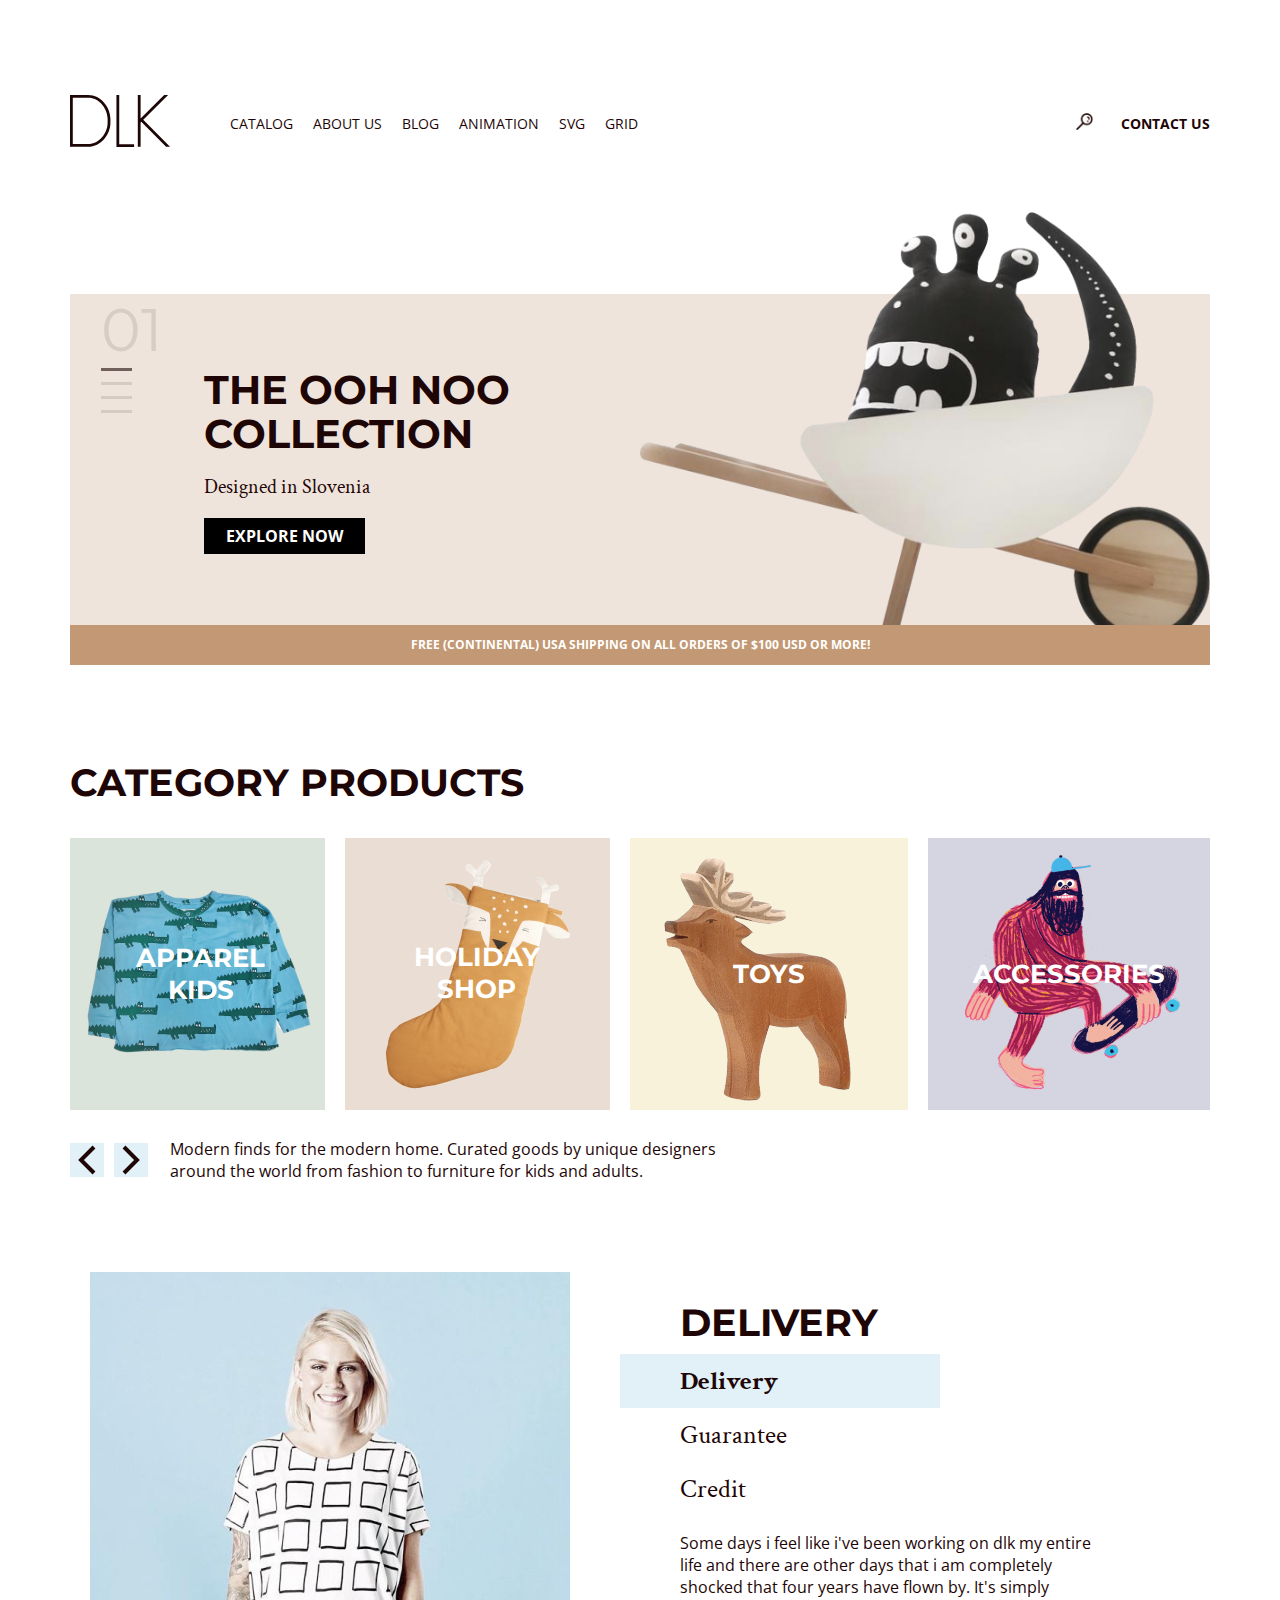
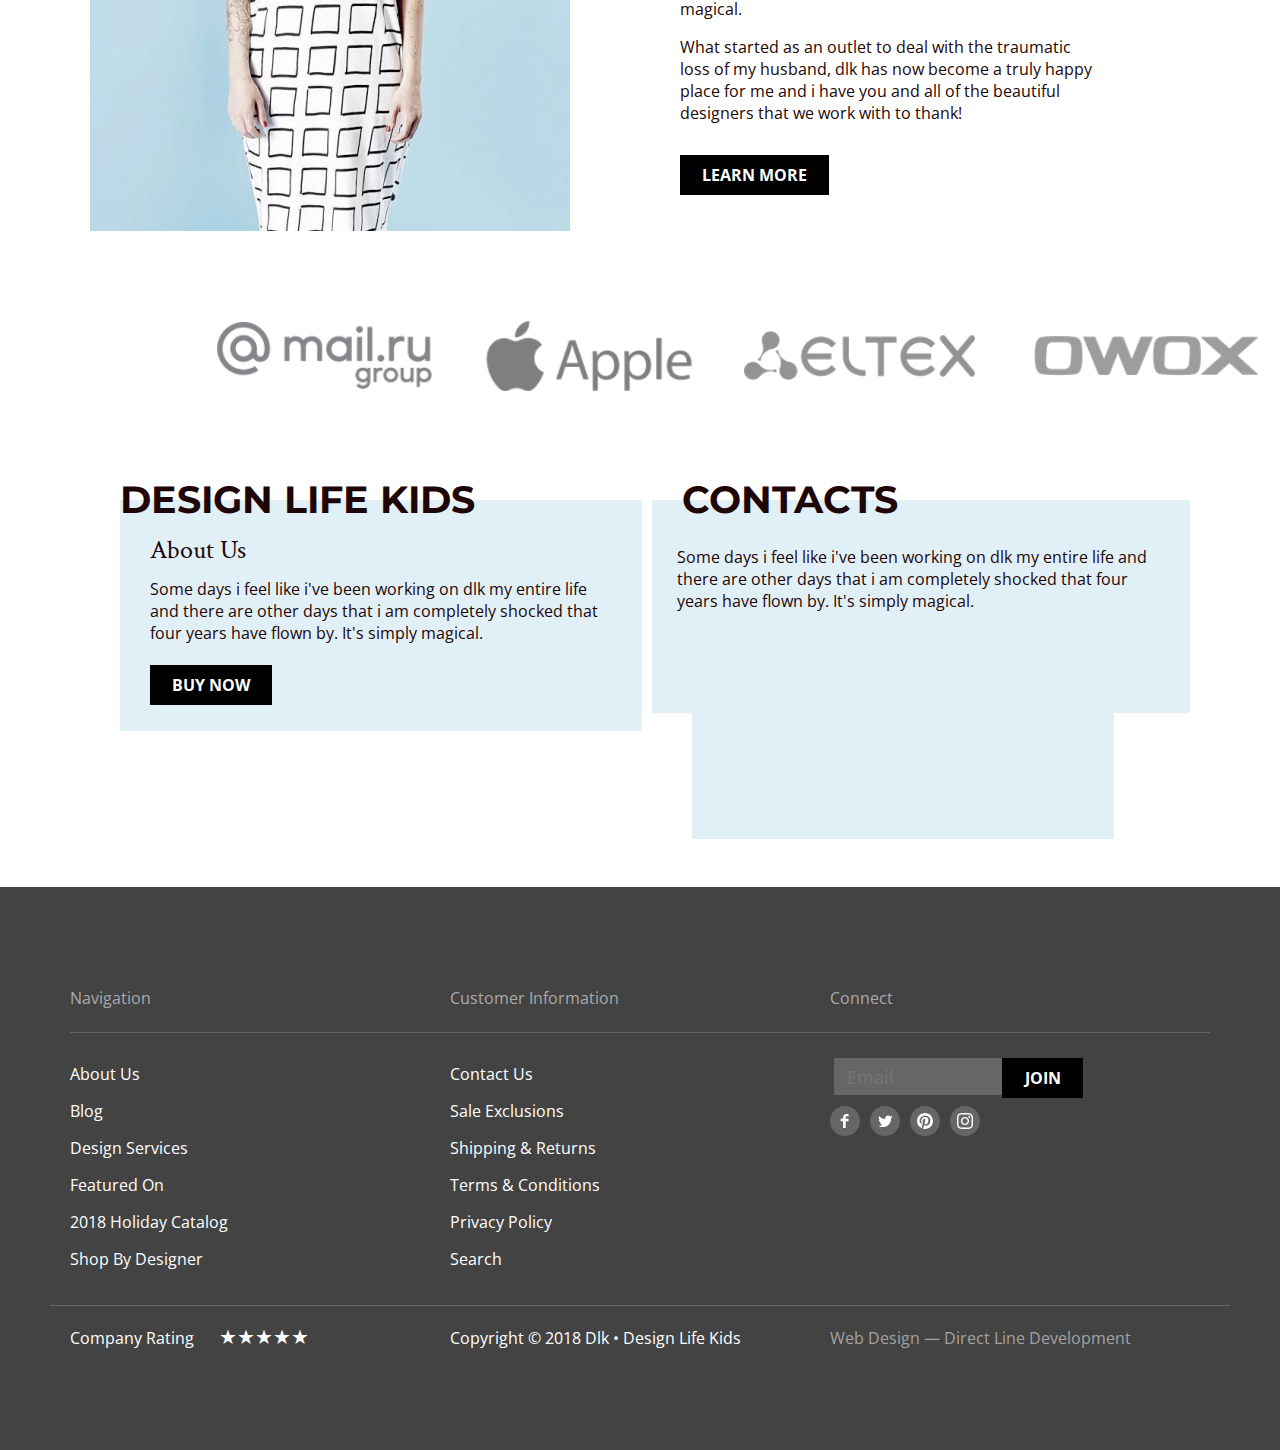
==== index.html @ 9d17f6a3 "Add files via upload" ====
<!DOCTYPE html>
<html lang="en">
<head>
    <meta charset="UTF-8">
    <meta http-equiv="X-UA-Compatible" content="IE=edge">
    <meta name="viewport" content="width=device-width,initial-scale=1">
    <link rel="preconnect" href="https://fonts.googleapis.com">
    <link rel="preconnect" href="https://fonts.gstatic.com" crossorigin>
    <link href="https://fonts.googleapis.com/css2?family=Crimson+Text:ital,wght@1,400;1,700&family=Montserrat:wght@200;700&family=Open+Sans:wght@400;700&display=swap" rel="stylesheet">
    <link rel="stylesheet" href="css/style.min.css">

    <title>DLK SHOP</title>
    <meta name="description" content="A store of clothes, toys and a wonderful mood for you and your child.">
    <meta name="keywords" content="Children's clothing and toys store.">
</head>
<body>

    <header class="header container">
    <span class="title_hidden">header__menu</span>
    <a href="/" class="header_opasity">
        <img src="img/union.svg" alt="logo of a clothing and toy store" width="100" height="52">
    </a>
    <div class="humburger header_opasity">
        <p class="mobile-header__open">menu</p>
    </div>

    <nav>
        <ul class="header__menu undotted">
            <li class="header_opasity">
                <a href="catalog.html">Catalog</a>
            </li>
            <li class="header_opasity">
                <a href="#">About Us</a>
            </li>
            <li class="header_opasity">
                <a href="blog.html">Blog</a>
            </li>
            <li class="header_opasity">
                <a href="animation.html">Animation</a>
            </li>
            <li class="header_opasity">
                <a href="svg.html">SVG</a>
            </li>
            <li class="header_opasity">
                <a href="grid.html">GRID</a>
            </li>
        </ul>
    </nav>
    <a href="#" class="header_opasity">
        <img src="img/glass.png" alt="search of a clothing and toy store" width="17" height="17">
    </a>
    <a href="contact.html" class="header__contact header_opasity">Contact Us</a>
</header>

<div class="mobile-header">

    <div class="mobile-header__wrapper">
        <span class="title_hidden">header__menu</span>
        <div class="mobile-header__2">
            <a href="/" class="header_opasity mobile-header__logo">
                <img src="img/union.svg" alt="logo of a clothing and toy store" width="100" height="52">
            </a>
            <svg class="mobile-header__close" width="16" height="16" viewBox="0 0 16 16" fill="none" xmlns="http://www.w3.org/2000/svg">
                <path fill-rule="evenodd" clip-rule="evenodd" d="M0.707105 0L0 0.707105L7.07111 7.77821L4.6869e-05 14.8493L0.707151 15.5564L7.77821 8.48532L14.8492 15.5563L15.5563 14.8492L8.48532 7.77821L15.5563 0.707178L14.8492 7.33696e-05L7.77821 7.07111L0.707105 0Z" fill="#1E0606"/>
            </svg>
            <a href="#" class="header_opasity mobile-header__search">
                <img src="img/glass.png" alt="search of a clothing and toy store" width="17" height="17">
            </a>
        </div>     
    <nav>
        <ul class="mobile-header__menu undotted">
            <li class="header_opasity">
                <a href="catalog.html">Catalog</a>
            </li>
            <li class="header_opasity">
                <a href="#">About Us</a>
            </li>
            <li class="header_opasity">
                <a href="blog.html">Blog</a>
            </li>
            <li class="header_opasity">
                <a href="animation.html">Animation</a>
            </li>
            <li class="header_opasity">
                <a href="svg.html">SVG</a>
            </li>
            <li class="header_opasity">
                <a href="grid.html">GRID</a>
            </li>
        </ul>
    </nav>
    <a href="contact.html" class="mobile-header__contact header_opasity">Contact Us</a>
    </div>
</div>

<script src="js/menu.js"></script>

    <main class="container">
        <section>
            <div class="banner bannerSection">
                <div class="banner__page bannerZindex">
                    <p>01</p>
                    <button class="banner__button ButtonChecked"><span class="title_hidden">page banner</span></button>
                    <button class="banner__button"><span class="title_hidden">page banner</span></button>
                    <button class="banner__button"><span class="title_hidden">page banner</span></button>
                    <button class="banner__button"><span class="title_hidden">page banner</span></button> 
                </div>
                <div class="banner__content bannerZindex">
                    <h1 class="title_banner">THE OOH NOO COLLECTION</h1>
                    <p class="italic banner__text">Designed in Slovenia</p>
                    <button class="button popupOpen">EXPLORE NOW <span class="title_hidden">button banner explore NOW</span></button>
                </div>
                <img src="img/png.png" alt="banner img" class="banner__Img bannerZindex" width="100%" height="100%">
            </div> 
            <div class="bannerZindex">
              <p class="banner__text2">Free (continental) USA shipping on all orders of $100 USD or more!</p>
            </div> 
        </section>

        <section>
            <h2 class="title">Category Products</h2>
            <ul class="listcategory undotted">
                <li>
                    <a href="#" class="serviseW listcategory__a">APPAREL KIDS</a>
                </li>
                <li>
                    <a href="#" class="serviseW listcategory__a">HOLIDAY SHOP</a>
                </li>
                <li>
                    <a href="toys.html" class="listcategory__a">TOYS</a>
                </li>
                <li>
                    <a href="#" class="listcategory__a">ACCESSORIES</a>
                </li>
            </ul>
            <div class="category__page textbottom">
                <span class="title_hidden">category page</span>
                <button class="category__button1"></button>
                <button class="category__button2"></button>
                <p>Modern finds for the modern home. Curated goods by unique designers around the world from fashion to furniture for kids and adults.</p>
            </div>
        </section>

        <section class="delivery container">
            <img class="delivery__Img_1200px BcgIMG" src="img/girl.png" alt="girl img" width="480" height="559">
            <img class="delivery__Img_768px BcgIMG" src="img/girl_768px.jpg" alt="girl img">
            <div class="deliverylist">
                <span class="title_hidden">delivery list</span>
                <ul class="undotted">
                    <li>
                        <p class="title deliverylist__title">Delivery</p>
                    </li>
                    <li class="deliverylist__titls deliveryChecked">
                        <a href="">Delivery</a>
                    </li>
                    <li class="deliverylist__titls">
                        <a href="">Guarantee</a>
                    </li>
                    <li class="deliverylist__titls">
                        <a href="">Credit</a>
                    </li>
                </ul>
                <p class="delivery__Text">Some days i feel like i've been working on dlk my entire life and there are other days that i am completely shocked that four years have flown by. It's simply magical.</p>
                <p class="delivery__Text two">What started as an outlet to deal  with the traumatic loss of my husband, dlk has now become a truly happy place for me and i have you and all of the beautiful designers that we work with to thank!</p>
                <a href="#" class="button">LEARN MORE</a>
            </div>
        </section>

        <section class="awards container">
            <h2 class="title_hidden">Awards</h2>
            <div>
                <img src="img/partners/image.png" alt="Store cooperation">
            </div>
            <div>
                <img src="img/partners/image-2.png" alt="Store cooperation">
            </div>
            <div>
                <img src="img/partners/image-3.png" alt="Store cooperation">
            </div>
            <div>
                <img src="img/partners/image-1.png" alt="Store cooperation">
            </div>
        </section>

        <section class="doubleSection container">
            <div class="doubleSection__div1">
                <h2 class="title">Design Life Kids</h2>
                <div class="innerdiv1">
                    <div class="innerdiv1__content">
                    <p class="italic innerdiv1_text">About Us</p>
                    <p class="doubleText">Some days i feel like i've been working on dlk my entire life and there are other days that i am completely shocked that four years have flown by. It's simply magical.</p>
                    <a href="#" class="button">buy now</a>
                    </div>
                </div>
            </div>
            <div class="doubleSection__div2">
                <h2 class="title">Contacts</h2>
                <div class="innerdiv2">
                    <div class="innerdiv2__content">
                        <p class="doubleText innerdiv2__contentText">Some days i feel like i've been working on dlk my entire life and there are other days that i am completely shocked that four years have flown by. It's simply magical.</p>
                    </div>
                </div>
                <iframe class="BcgIMG" src="https://www.google.com/maps/embed?pb=!1m18!1m12!1m3!1d151808.9325409732!2d49.346249153659194!3d53.521796638520634!2m3!1f0!2f0!3f0!3m2!1i1024!2i768!4f13.1!3m3!1m2!1s0x416878e800ccce15%3A0xf556927b10d096a!2z0KLQvtC70YzRj9GC0YLQuCwg0KHQsNC80LDRgNGB0LrQsNGPINC-0LHQuy4!5e0!3m2!1sru!2sru!4v1662113278763!5m2!1sru!2sru" width="80%" height="196" style="border:0;" allowfullscreen="" loading="lazy" referrerpolicy="no-referrer-when-downgrade"></iframe>
            </div>
        </section>
    </main>

    <footer class="footer">
  <div>
      <div class="footer__list container">
          <div class="footer__div">
              <p class="footer__p footer__p_border">Navigation</p>
              <ul class="undotted footer__text">
                  <li class="footer_opacity">
                      <a href="#">About Us</a>
                  </li>
                  <li class="footer_opacity">
                      <a href="#">Blog</a>
                  </li>
                  <li class="footer_opacity">
                      <a href="#">Design Services</a>
                  </li>
                  <li class="footer_opacity">
                      <a href="#">Featured On</a>
                  </li>
                  <li class="footer_opacity">
                      <a href="#">2018 Holiday Catalog</a>
                  </li>
                  <li class="footer_opacity">
                      <a href="#">Shop By Designer</a>
                  </li>
              </ul>
          </div> 
          <div class="footer__div">
              <p class="footer__p footer__p_border">Customer Information</p>
              <ul class="undotted footer__text footer__text_top">
                  <li class="footer_opacity">
                      <a href="#">Contact Us</a>
                  </li>
                  <li class="footer_opacity">
                      <a href="#">Sale Exclusions</a>
                  </li>
                  <li class="footer_opacity">
                      <a href="#">Shipping & Returns</a>
                  </li>
                  <li class="footer_opacity">
                      <a href="#">Terms & Conditions</a>
                  </li>
                  <li class="footer_opacity">
                      <a href="#">Privacy Policy</a>
                  </li>
                  <li class="footer_opacity">
                      <a href="#">Search</a>
                  </li>
              </ul>
          </div>
          <div class="footer__div">
              <p class="footer__p footer__p_border">Connect</p>
              <div class="footer__email">
                  <form action="#" class="footer__form">
                      <div>
                          <div>
                              <label class="">
                                  <span class="email__span">Email</span>
                                  <input type="text" class="Email__input" placeholder="Email">
                              </label>
                          </div>
                      </div>
                      <div>
                          <button class="button button_email" type="submit">Join</button>
                      </div>
                  </form> 
              </div>
              <ul class="undotted footer__sochil">
                  <li class="footer_opacity">
                      <a href="#">
                          <img src="img/socil/facebook.svg" alt="Social networks of our store" width="30" height="30">
                      </a>
                  </li>
                  <li class="footer_opacity">
                      <a href="#">
                          <img src="img/socil/twitter.svg" alt="Social networks of our store" width="30" height="30">
                      </a>
                  </li>
                  <li class="footer_opacity">
                      <a href="#">
                          <img src="img/socil/pinterest.svg" alt="Social networks of our store" width="30" height="30">
                      </a>
                  </li>
                  <li class="footer_opacity">
                      <a href="#">
                          <img src="img/socil/instagram.svg" alt="Social networks of our store" width="30" height="30">
                      </a>
                  </li>
              </ul>
          </div>
      </div>
      <div class="footer__list2 container">
          <div class="footer__additionaly1 footer__div wight">
              <p class="text">Company Rating</p>
              <form action="#" class="formstars form_margin">
                <div class="simple-rating">
                    <div class="simple-rating__items">
                        <input id="simple-rating__5" type="radio" class="simple-rating__item" name="simple-rating" value="5">
                        <label for="simple-rating__5" class="simple-rating__label"></label>
                        <input id="simple-rating__4" type="radio" class="simple-rating__item" name="simple-rating" value="4">
                        <label for="simple-rating__4" class="simple-rating__label"></label>
                        <input id="simple-rating__3" type="radio" class="simple-rating__item" name="simple-rating" value="3">
                        <label for="simple-rating__3" class="simple-rating__label"></label>
                        <input id="simple-rating__2" type="radio" class="simple-rating__item" name="simple-rating" value="2">
                        <label for="simple-rating__2" class="simple-rating__label"></label>
                        <input id="simple-rating__1" type="radio" class="simple-rating__item" name="simple-rating" value="1">
                        <label for="simple-rating__1" class="simple-rating__label"></label>
                    </div>
                </div>
              </form>
          </div>
          <div class="footer__additionaly2 footer__div">
              <p class="text">Copyright © 2018 Dlk • Design Life Kids</p>
          </div>
          <div class="footer__additionaly3 footer__div">
              <a href="#" class="Ablack">Web Design — Direct Line Development</a>
          </div>
      </div>
  </div>
</footer>
    
    <section class="popup">
        <h2 class="title_hidden">Contact</h2>

        <form action="#" class="form formPopup">
    <div>
        <label class="form_label form_label_name">
            <span>Name</span>
            <input type="text" class="input_border" placeholder="Ivan Ivanov">
        </label>
    </div>
    <div class="phone">
        <div class="phone__div">
            <label class="form_label">
                <span>Phone</span>
                <input type="tel" class="input_border">
            </label>
        </div>
        <div>
            <div class="email__div">
                <label class="form_label">
                    <span>Email</span>
                    <input type="email" class="input_border">
                </label>
            </div>
        </div>
    </div>

    <div>
        <label class="form_label">
            <span>Message</span>
            <textarea name="textarea" cols="30" rows="10" class="textarea input_border"></textarea>
        </label>
    </div>

    <fieldset class="fieldset">
        <legend>Agreement</legend>
        <ul class="undotted">
            <li>
                <label>
                    <input type="checkbox" class="checkbox__input" checked="checked">
                    <span class="checkbox__span">By clicking on the button, you consent to the processing of your personal data</span>
                </label>
            </li>
        </ul>
    </fieldset>

    <button type="submit" class="button">Submit</button>
</form>
        
        <button class="popupClose"><svg width="15" height="15" viewBox="0 0 15 15" fill="none" xmlns="http://www.w3.org/2000/svg">
            <path d="M2.21902 14.6113C1.70029 15.1295 0.893368 15.1295 0.374636 14.6113C0.11527 14.3522 -6.13512e-07 14.0355 -5.9841e-07 13.69C-5.83308e-07 13.3445 0.11527 13.0278 0.374636 12.7687L5.64841 7.5L0.374637 2.23127C0.115271 1.97215 -7.23629e-08 1.65547 -5.72611e-08 1.30998C-4.21593e-08 0.964491 0.115271 0.647806 0.374637 0.388689C0.893369 -0.129545 1.70029 -0.129545 2.21902 0.388689L7.4928 5.65738L12.7666 0.38869C13.2853 -0.129545 14.0922 -0.129545 14.611 0.38869C15.1297 0.906924 15.1297 1.71304 14.611 2.23127L9.33718 7.5L14.611 12.7687C15.1297 13.287 15.1297 14.0931 14.611 14.6113C14.0922 15.1295 13.2853 15.1295 12.7666 14.6113L7.4928 9.34258L2.21902 14.6113Z" fill="white"/>
            </svg>
        </button>
    </section>

    <script src="js/menu.js"></script>
    <script src="js/app.js"></script>
</body>
</html>
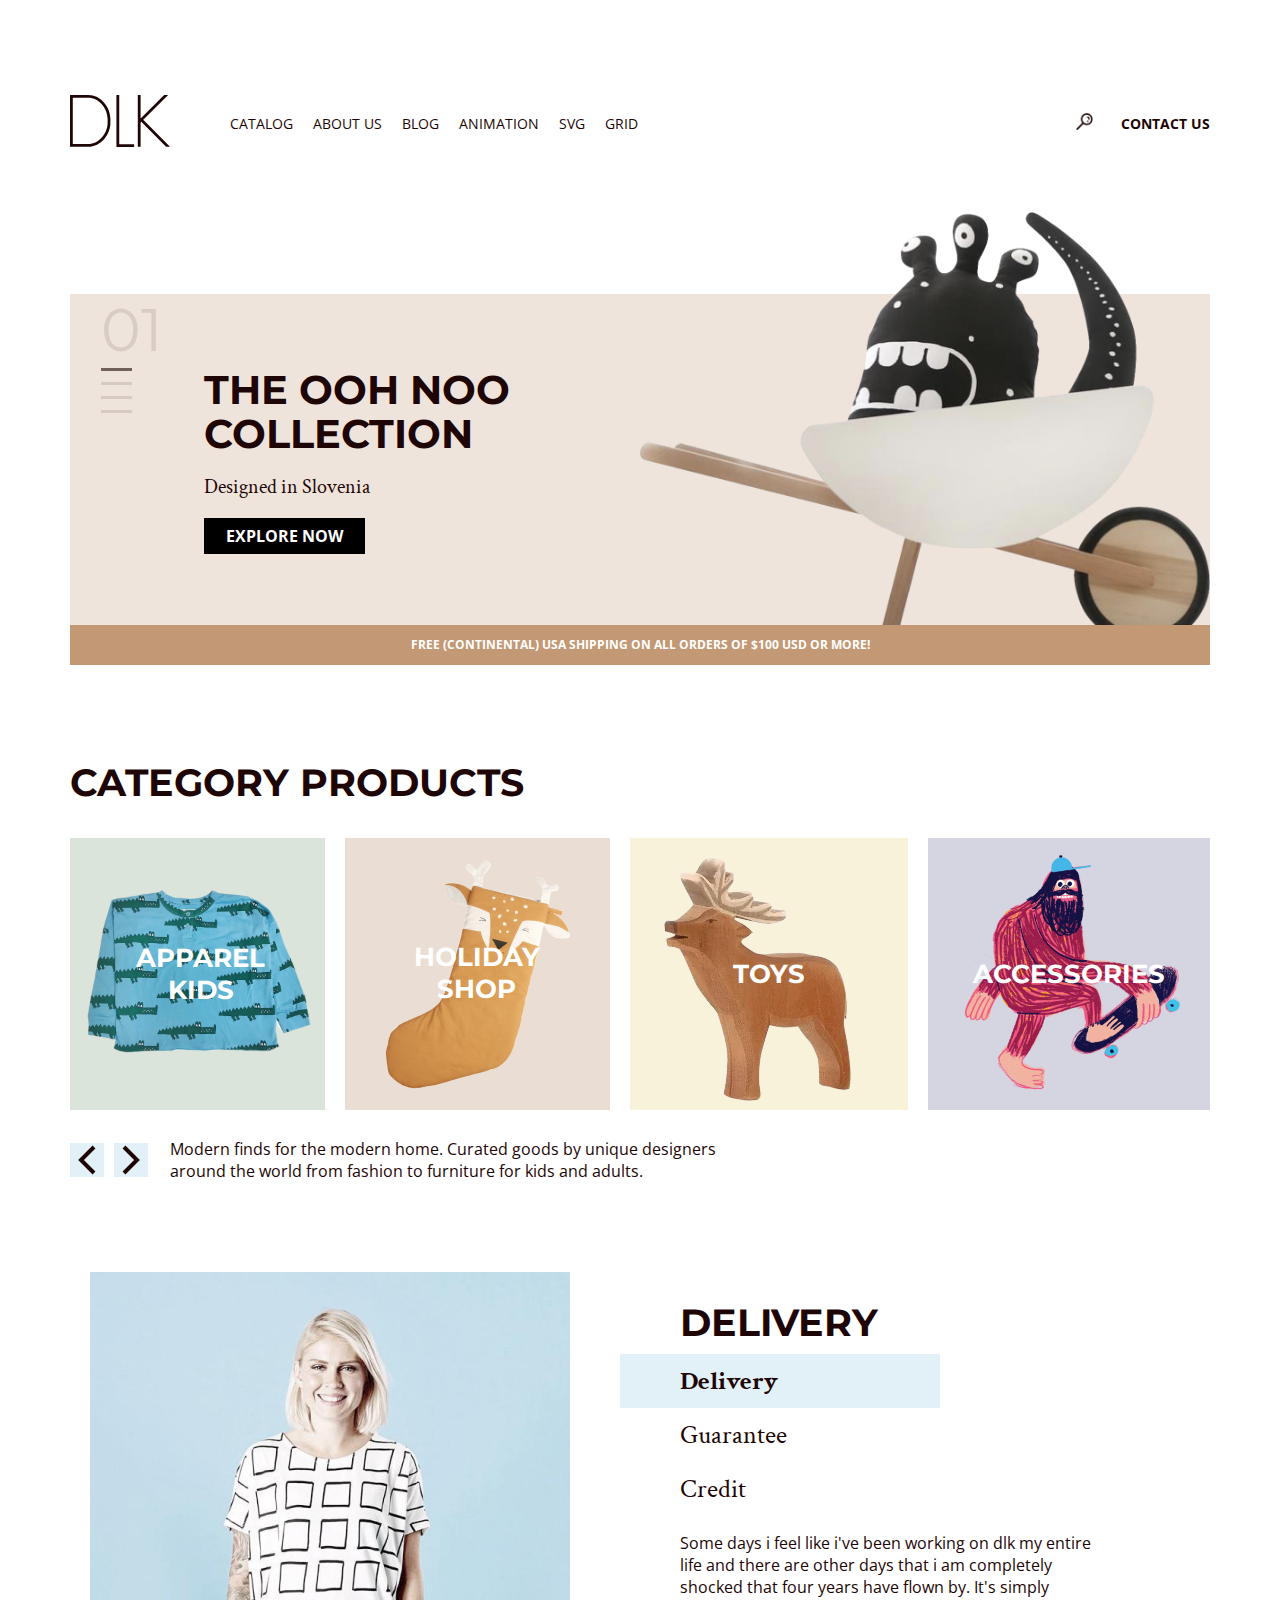
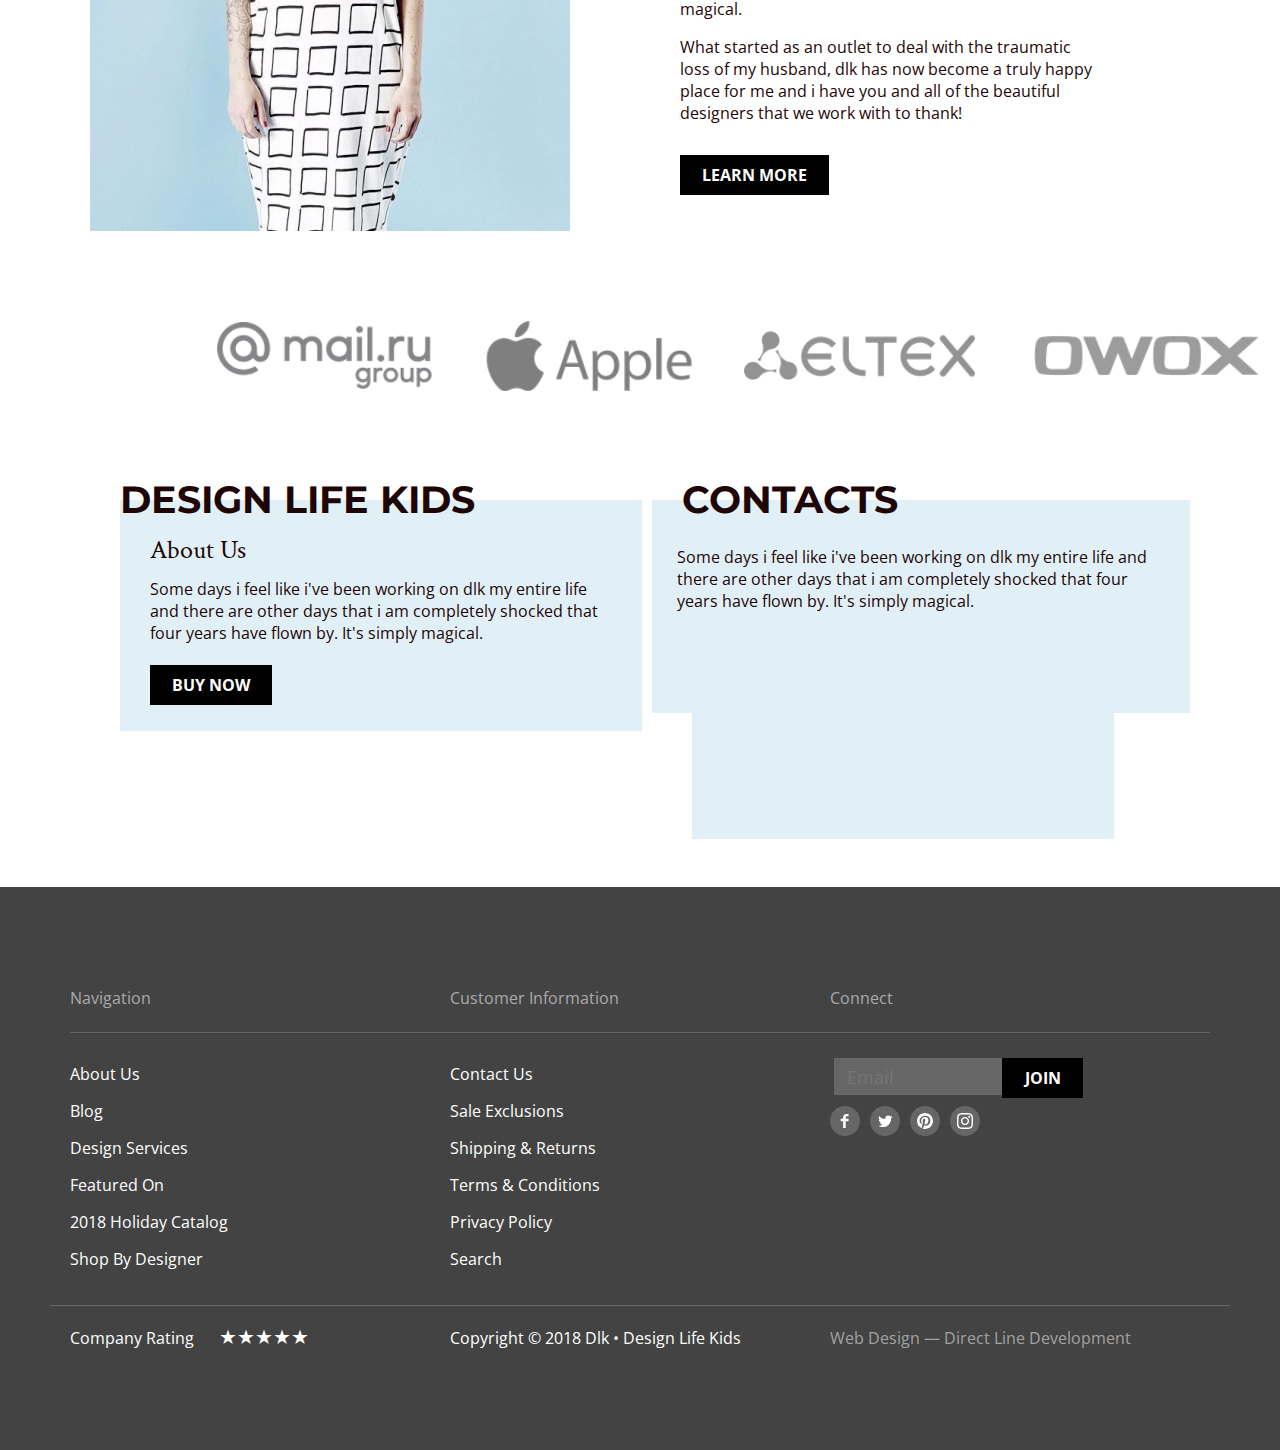
==== commit 99aa5b09: "Add files via upload" ====
--- a/index.html
+++ b/index.html
@@ -47,7 +47,7 @@
         </ul>
     </nav>
     <a href="#" class="header_opasity">
-        <img src="img/glass.png" alt="search of a clothing and toy store" width="17" height="17">
+        <img src="img/glass.webp" alt="search of a clothing and toy store" width="17" height="17">
     </a>
     <a href="contact.html" class="header__contact header_opasity">Contact Us</a>
 </header>
@@ -64,7 +64,7 @@
                 <path fill-rule="evenodd" clip-rule="evenodd" d="M0.707105 0L0 0.707105L7.07111 7.77821L4.6869e-05 14.8493L0.707151 15.5564L7.77821 8.48532L14.8492 15.5563L15.5563 14.8492L8.48532 7.77821L15.5563 0.707178L14.8492 7.33696e-05L7.77821 7.07111L0.707105 0Z" fill="#1E0606"/>
             </svg>
             <a href="#" class="header_opasity mobile-header__search">
-                <img src="img/glass.png" alt="search of a clothing and toy store" width="17" height="17">
+                <img src="img/glass.webp" alt="search of a clothing and toy store" width="17" height="17">
             </a>
         </div>     
     <nav>
@@ -110,7 +110,7 @@
                     <p class="italic banner__text">Designed in Slovenia</p>
                     <button class="button popupOpen">EXPLORE NOW <span class="title_hidden">button banner explore NOW</span></button>
                 </div>
-                <img src="img/png.png" alt="banner img" class="banner__Img bannerZindex" width="100%" height="100%">
+                <img src="img/png.webp" alt="banner img" class="banner__Img bannerZindex" width="100%" height="100%">
             </div> 
             <div class="bannerZindex">
               <p class="banner__text2">Free (continental) USA shipping on all orders of $100 USD or more!</p>
@@ -142,7 +142,7 @@
         </section>
 
         <section class="delivery container">
-            <img class="delivery__Img_1200px BcgIMG" src="img/girl.png" alt="girl img" width="480" height="559">
+            <img class="delivery__Img_1200px BcgIMG" src="img/girl.webp" alt="girl img" width="480" height="559">
             <img class="delivery__Img_768px BcgIMG" src="img/girl_768px.jpg" alt="girl img">
             <div class="deliverylist">
                 <span class="title_hidden">delivery list</span>
@@ -169,16 +169,16 @@
         <section class="awards container">
             <h2 class="title_hidden">Awards</h2>
             <div>
-                <img src="img/partners/image.png" alt="Store cooperation">
+                <img src="img/partners/image.webp" alt="Store cooperation">
             </div>
             <div>
-                <img src="img/partners/image-2.png" alt="Store cooperation">
+                <img src="img/partners/image-2.webp" alt="Store cooperation">
             </div>
             <div>
-                <img src="img/partners/image-3.png" alt="Store cooperation">
+                <img src="img/partners/image-3.webp" alt="Store cooperation">
             </div>
             <div>
-                <img src="img/partners/image-1.png" alt="Store cooperation">
+                <img src="img/partners/image-1.webp" alt="Store cooperation">
             </div>
         </section>
 
